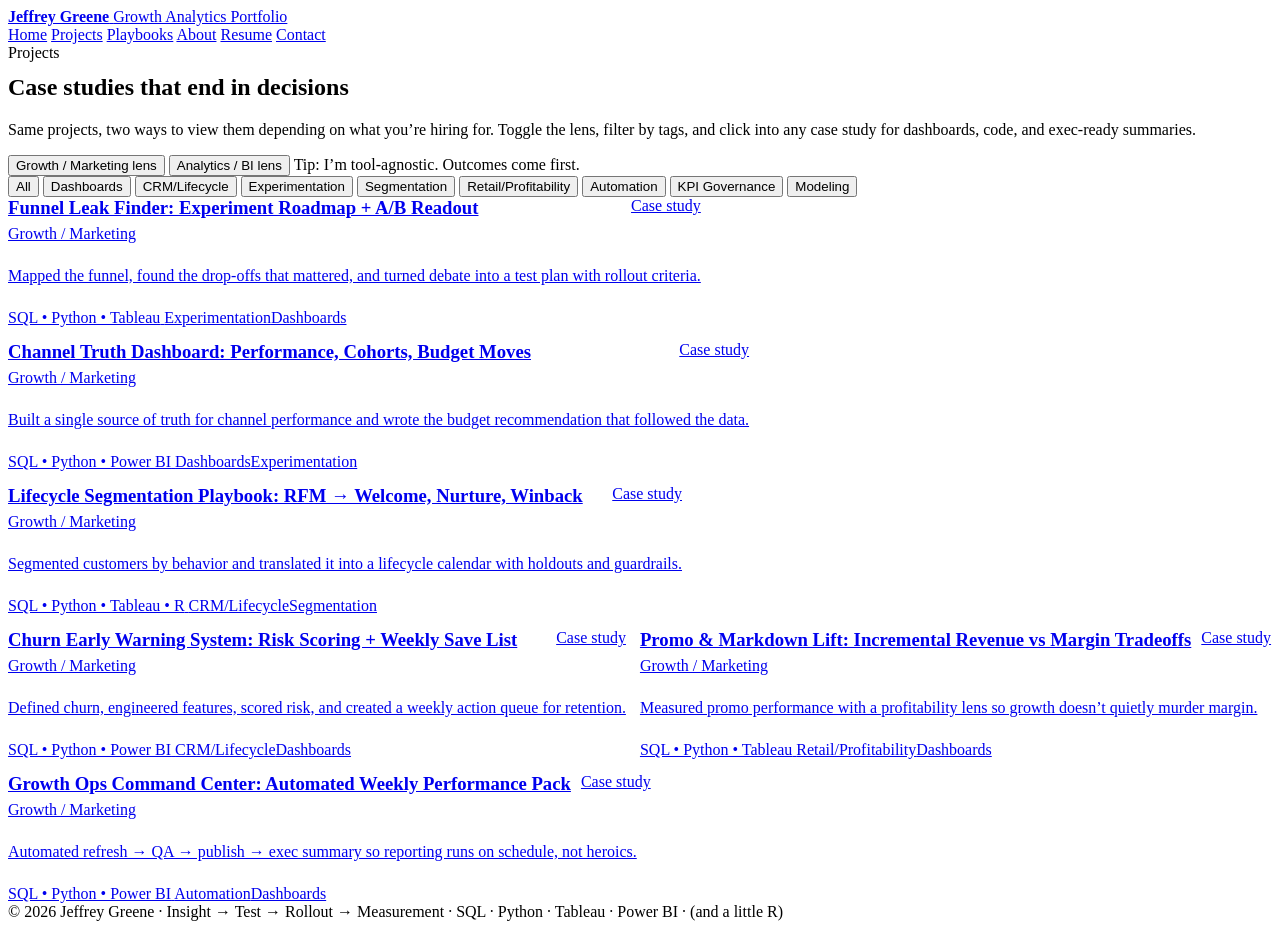
==== projects.html @ 8f245964 "Initial commit: portfolio site" ====
<!doctype html>
<html lang="en">
<head>
  <meta charset="utf-8" />
  <meta name="viewport" content="width=device-width, initial-scale=1" />
  <title>Projects | Jeffrey Greene | Growth Analytics Portfolio</title>
  <meta name="description" content="Jeffrey Greene | Growth Analytics Portfolio — dashboards, experiments, and lifecycle strategy that drive measurable lift."/>
  <link rel="stylesheet" href="assets/styles.css" />
</head>
<body>
  <header class="nav">
    <div class="container nav-inner">
      <a class="brand" href="index.html" aria-label="Home">
        <strong>Jeffrey Greene</strong>
        <span>Growth Analytics Portfolio</span>
      </a>
      <nav class="navlinks" aria-label="Primary">
        <a href="index.html">Home</a>
        <a href="projects.html">Projects</a>
        <a href="playbooks.html">Playbooks</a>
        <a href="about.html">About</a>
        <a href="resume.html">Resume</a>
        <a href="contact.html">Contact</a>
      </nav>
    </div>
  </header>
  <main class="container">
    
<section class="section">
  <div class="badge"><span class="dot"></span><span>Projects</span></div>
  <h1 style="margin-top:12px;">Case studies that end in decisions</h1>
  <p class="subhead">Same projects, two ways to view them depending on what you’re hiring for. Toggle the lens, filter by tags, and click into any case study for dashboards, code, and exec-ready summaries.</p>

  <div class="toggle" data-lens>
    <button class="active" data-set-lens="growth" type="button">Growth / Marketing lens</button>
    <button data-set-lens="analytics" type="button">Analytics / BI lens</button>
    <span class="small">Tip: I’m tool-agnostic. Outcomes come first.</span>
  </div>

  <div class="filters" data-filters>
    <button class="active" data-filter="all" type="button">All</button>
    <button data-filter="Dashboards" type="button">Dashboards</button>
    <button data-filter="CRM/Lifecycle" type="button">CRM/Lifecycle</button>
    <button data-filter="Experimentation" type="button">Experimentation</button>
    <button data-filter="Segmentation" type="button">Segmentation</button>
    <button data-filter="Retail/Profitability" type="button">Retail/Profitability</button>
    <button data-filter="Automation" type="button">Automation</button>
    <button data-filter="KPI Governance" type="button">KPI Governance</button>
    <button data-filter="Modeling" type="button">Modeling</button>
  </div>

  <div class="hr"></div>

  <div class="grid cols-2" style="display:flex; flex-wrap:wrap; gap:14px;">
    
    <a class="card" data-project style="display:flex; flex-direction:column; gap:8px;"
      href="case-studies/funnel-leak-finder.html"
      data-tags="Experimentation, Dashboards"
      data-primary-growth="Growth / Marketing"
      data-primary-analytics="Analytics / BI"
      data-lens-order-growth="1"
      data-lens-order-analytics="3">
      <div style="display:flex; align-items:flex-start; justify-content:space-between; gap:10px;">
        <div>
          <h3 style="margin:0 0 6px;">Funnel Leak Finder: Experiment Roadmap + A/B Readout</h3>
          <div class="small" data-tag-primary>Growth / Marketing</div>
        </div>
        <span class="pill good">Case study</span>
      </div>
      <p>Mapped the funnel, found the drop-offs that mattered, and turned debate into a test plan with rollout criteria.</p>
      <div class="meta">
        <span class="pill">SQL • Python • Tableau</span>
        <span class="pill">Experimentation</span><span class="pill">Dashboards</span>
      </div>
    </a>
    
    <a class="card" data-project style="display:flex; flex-direction:column; gap:8px;"
      href="case-studies/channel-truth-dashboard.html"
      data-tags="Dashboards, Experimentation, KPI Governance"
      data-primary-growth="Growth / Marketing"
      data-primary-analytics="Analytics / BI"
      data-lens-order-growth="0"
      data-lens-order-analytics="1">
      <div style="display:flex; align-items:flex-start; justify-content:space-between; gap:10px;">
        <div>
          <h3 style="margin:0 0 6px;">Channel Truth Dashboard: Performance, Cohorts, Budget Moves</h3>
          <div class="small" data-tag-primary>Growth / Marketing</div>
        </div>
        <span class="pill good">Case study</span>
      </div>
      <p>Built a single source of truth for channel performance and wrote the budget recommendation that followed the data.</p>
      <div class="meta">
        <span class="pill">SQL • Python • Power BI</span>
        <span class="pill">Dashboards</span><span class="pill">Experimentation</span>
      </div>
    </a>
    
    <a class="card" data-project style="display:flex; flex-direction:column; gap:8px;"
      href="case-studies/lifecycle-segmentation.html"
      data-tags="CRM/Lifecycle, Segmentation"
      data-primary-growth="Growth / Marketing"
      data-primary-analytics="Analytics / BI"
      data-lens-order-growth="2"
      data-lens-order-analytics="4">
      <div style="display:flex; align-items:flex-start; justify-content:space-between; gap:10px;">
        <div>
          <h3 style="margin:0 0 6px;">Lifecycle Segmentation Playbook: RFM → Welcome, Nurture, Winback</h3>
          <div class="small" data-tag-primary>Growth / Marketing</div>
        </div>
        <span class="pill good">Case study</span>
      </div>
      <p>Segmented customers by behavior and translated it into a lifecycle calendar with holdouts and guardrails.</p>
      <div class="meta">
        <span class="pill">SQL • Python • Tableau • R</span>
        <span class="pill">CRM/Lifecycle</span><span class="pill">Segmentation</span>
      </div>
    </a>
    
    <a class="card" data-project style="display:flex; flex-direction:column; gap:8px;"
      href="case-studies/churn-early-warning.html"
      data-tags="CRM/Lifecycle, Dashboards, Modeling"
      data-primary-growth="Growth / Marketing"
      data-primary-analytics="Analytics / BI"
      data-lens-order-growth="1"
      data-lens-order-analytics="0">
      <div style="display:flex; align-items:flex-start; justify-content:space-between; gap:10px;">
        <div>
          <h3 style="margin:0 0 6px;">Churn Early Warning System: Risk Scoring + Weekly Save List</h3>
          <div class="small" data-tag-primary>Growth / Marketing</div>
        </div>
        <span class="pill good">Case study</span>
      </div>
      <p>Defined churn, engineered features, scored risk, and created a weekly action queue for retention.</p>
      <div class="meta">
        <span class="pill">SQL • Python • Power BI</span>
        <span class="pill">CRM/Lifecycle</span><span class="pill">Dashboards</span>
      </div>
    </a>
    
    <a class="card" data-project style="display:flex; flex-direction:column; gap:8px;"
      href="case-studies/promo-lift.html"
      data-tags="Retail/Profitability, Dashboards"
      data-primary-growth="Growth / Marketing"
      data-primary-analytics="Analytics / BI"
      data-lens-order-growth="3"
      data-lens-order-analytics="2">
      <div style="display:flex; align-items:flex-start; justify-content:space-between; gap:10px;">
        <div>
          <h3 style="margin:0 0 6px;">Promo & Markdown Lift: Incremental Revenue vs Margin Tradeoffs</h3>
          <div class="small" data-tag-primary>Growth / Marketing</div>
        </div>
        <span class="pill good">Case study</span>
      </div>
      <p>Measured promo performance with a profitability lens so growth doesn’t quietly murder margin.</p>
      <div class="meta">
        <span class="pill">SQL • Python • Tableau</span>
        <span class="pill">Retail/Profitability</span><span class="pill">Dashboards</span>
      </div>
    </a>
    
    <a class="card" data-project style="display:flex; flex-direction:column; gap:8px;"
      href="case-studies/growth-ops-command-center.html"
      data-tags="Automation, Dashboards"
      data-primary-growth="Growth / Marketing"
      data-primary-analytics="Analytics / BI"
      data-lens-order-growth="4"
      data-lens-order-analytics="5">
      <div style="display:flex; align-items:flex-start; justify-content:space-between; gap:10px;">
        <div>
          <h3 style="margin:0 0 6px;">Growth Ops Command Center: Automated Weekly Performance Pack</h3>
          <div class="small" data-tag-primary>Growth / Marketing</div>
        </div>
        <span class="pill good">Case study</span>
      </div>
      <p>Automated refresh → QA → publish → exec summary so reporting runs on schedule, not heroics.</p>
      <div class="meta">
        <span class="pill">SQL • Python • Power BI</span>
        <span class="pill">Automation</span><span class="pill">Dashboards</span>
      </div>
    </a>
    
  </div>
</section>

  </main>
  <footer class="container footer">
    © 2026 Jeffrey Greene · Insight → Test → Rollout → Measurement · SQL · Python · Tableau · Power BI · (and a little R)
  </footer>
  <script src="assets/main.js"></script>
</body>
</html>
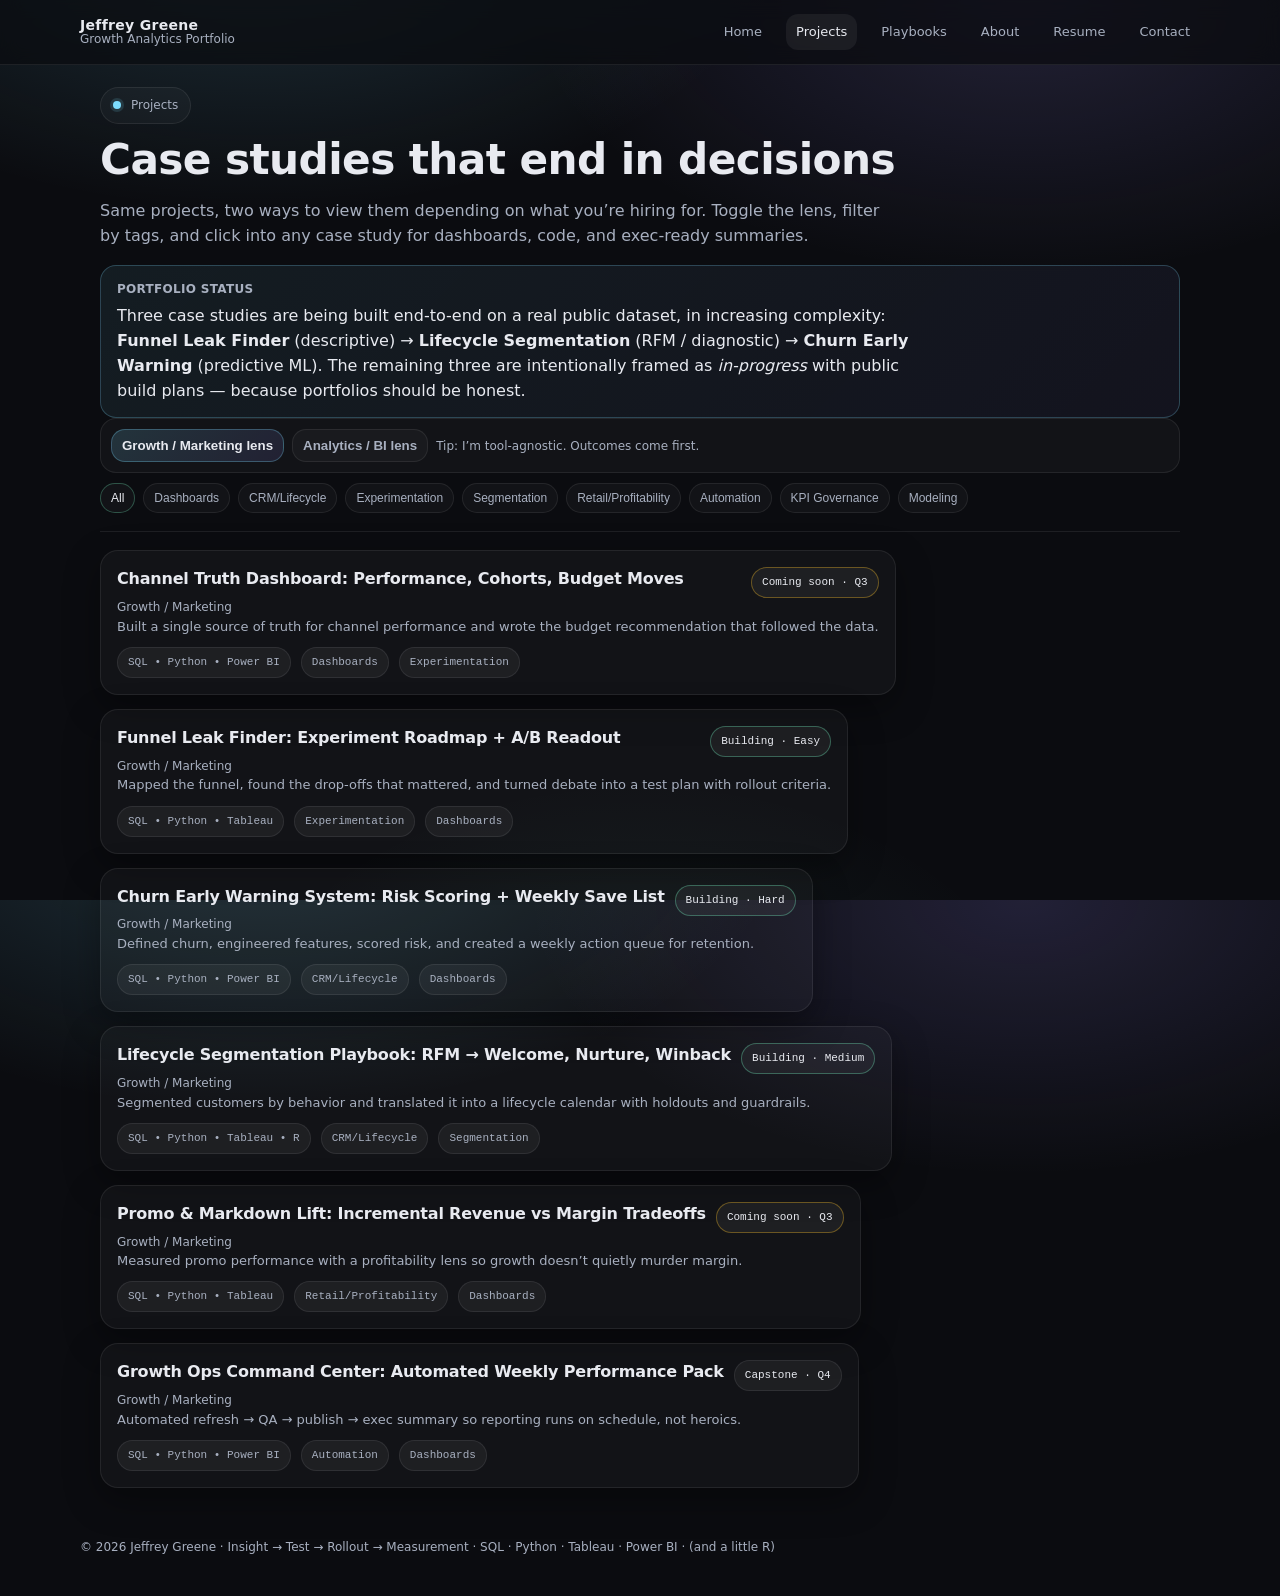
==== commit bf1c487f: "Honest 'in progress' state for deferred case studies + BUILD_PLAN.md - Add styled Coming Soon pages " ====
--- a/projects.html
+++ b/projects.html
@@ -31,6 +31,16 @@
   <h1 style="margin-top:12px;">Case studies that end in decisions</h1>
   <p class="subhead">Same projects, two ways to view them depending on what you’re hiring for. Toggle the lens, filter by tags, and click into any case study for dashboards, code, and exec-ready summaries.</p>
 
+  <div class="callout" style="margin-top:14px;">
+    <div class="small" style="letter-spacing:.3px; text-transform:uppercase;"><strong>Portfolio status</strong></div>
+    <div class="subhead" style="margin:6px 0 0; color:var(--text);">
+      Three case studies are being built end-to-end on a real public dataset, in increasing complexity:
+      <strong>Funnel Leak Finder</strong> (descriptive) → <strong>Lifecycle Segmentation</strong> (RFM / diagnostic) →
+      <strong>Churn Early Warning</strong> (predictive ML). The remaining three are intentionally framed as
+      <em>in-progress</em> with public build plans — because portfolios should be honest.
+    </div>
+  </div>
+
   <div class="toggle" data-lens>
     <button class="active" data-set-lens="growth" type="button">Growth / Marketing lens</button>
     <button data-set-lens="analytics" type="button">Analytics / BI lens</button>
@@ -65,7 +75,7 @@
           <h3 style="margin:0 0 6px;">Funnel Leak Finder: Experiment Roadmap + A/B Readout</h3>
           <div class="small" data-tag-primary>Growth / Marketing</div>
         </div>
-        <span class="pill good">Case study</span>
+        <span class="pill good">Building · Easy</span>
       </div>
       <p>Mapped the funnel, found the drop-offs that mattered, and turned debate into a test plan with rollout criteria.</p>
       <div class="meta">
@@ -86,7 +96,7 @@
           <h3 style="margin:0 0 6px;">Channel Truth Dashboard: Performance, Cohorts, Budget Moves</h3>
           <div class="small" data-tag-primary>Growth / Marketing</div>
         </div>
-        <span class="pill good">Case study</span>
+        <span class="pill warn">Coming soon · Q3</span>
       </div>
       <p>Built a single source of truth for channel performance and wrote the budget recommendation that followed the data.</p>
       <div class="meta">
@@ -107,7 +117,7 @@
           <h3 style="margin:0 0 6px;">Lifecycle Segmentation Playbook: RFM → Welcome, Nurture, Winback</h3>
           <div class="small" data-tag-primary>Growth / Marketing</div>
         </div>
-        <span class="pill good">Case study</span>
+        <span class="pill good">Building · Medium</span>
       </div>
       <p>Segmented customers by behavior and translated it into a lifecycle calendar with holdouts and guardrails.</p>
       <div class="meta">
@@ -128,7 +138,7 @@
           <h3 style="margin:0 0 6px;">Churn Early Warning System: Risk Scoring + Weekly Save List</h3>
           <div class="small" data-tag-primary>Growth / Marketing</div>
         </div>
-        <span class="pill good">Case study</span>
+        <span class="pill good">Building · Hard</span>
       </div>
       <p>Defined churn, engineered features, scored risk, and created a weekly action queue for retention.</p>
       <div class="meta">
@@ -149,7 +159,7 @@
           <h3 style="margin:0 0 6px;">Promo & Markdown Lift: Incremental Revenue vs Margin Tradeoffs</h3>
           <div class="small" data-tag-primary>Growth / Marketing</div>
         </div>
-        <span class="pill good">Case study</span>
+        <span class="pill warn">Coming soon · Q3</span>
       </div>
       <p>Measured promo performance with a profitability lens so growth doesn’t quietly murder margin.</p>
       <div class="meta">
@@ -170,7 +180,7 @@
           <h3 style="margin:0 0 6px;">Growth Ops Command Center: Automated Weekly Performance Pack</h3>
           <div class="small" data-tag-primary>Growth / Marketing</div>
         </div>
-        <span class="pill good">Case study</span>
+        <span class="pill">Capstone · Q4</span>
       </div>
       <p>Automated refresh → QA → publish → exec summary so reporting runs on schedule, not heroics.</p>
       <div class="meta">
--- a/assets/styles.css
+++ b/assets/styles.css
@@ -0,0 +1,295 @@
+:root{
+  --bg:#0b0c10;
+  --panel:#111319;
+  --text:#e8eaf0;
+  --muted:#a8b0c0;
+  --line:rgba(255,255,255,.08);
+  --accent:#7cdeff;
+  --accent2:#9b8cff;
+  --ok:#6ee7b7;
+  --warn:#fbbf24;
+  --bad:#fb7185;
+  --shadow: 0 12px 35px rgba(0,0,0,.35);
+  --radius: 18px;
+  --radius2: 28px;
+  --max: 1120px;
+  --mono: ui-monospace, SFMono-Regular, Menlo, Monaco, Consolas, "Liberation Mono", "Courier New", monospace;
+  --sans: ui-sans-serif, system-ui, -apple-system, Segoe UI, Roboto, Helvetica, Arial, "Apple Color Emoji","Segoe UI Emoji";
+}
+*{box-sizing:border-box}
+html,body{height:100%}
+body{
+  margin:0;
+  font-family:var(--sans);
+  color:var(--text);
+  background:
+    radial-gradient(900px 500px at 20% -10%, rgba(124,222,255,.18), transparent 60%),
+    radial-gradient(900px 500px at 80% 0%, rgba(155,140,255,.16), transparent 55%),
+    radial-gradient(700px 500px at 50% 120%, rgba(110,231,183,.08), transparent 60%),
+    var(--bg);
+  line-height:1.55;
+}
+a{color:inherit; text-decoration:none}
+a:hover{color:var(--accent)}
+.container{max-width:var(--max); margin:0 auto; padding:0 20px}
+.nav{
+  position:sticky; top:0; z-index:50;
+  background:rgba(11,12,16,.72);
+  backdrop-filter: blur(10px);
+  border-bottom:1px solid var(--line);
+}
+.nav-inner{display:flex; align-items:center; justify-content:space-between; gap:18px; padding:14px 0}
+.brand{display:flex; flex-direction:column; line-height:1.1}
+.brand strong{font-size:14px; letter-spacing:.3px}
+.brand span{font-size:12px; color:var(--muted)}
+.navlinks{display:flex; gap:14px; flex-wrap:wrap; justify-content:flex-end}
+.navlinks a{
+  font-size:13px; color:var(--muted);
+  padding:8px 10px; border-radius:12px;
+}
+.navlinks a.active, .navlinks a:hover{
+  color:var(--text);
+  background:rgba(255,255,255,.06);
+}
+.hero{padding:44px 0 22px}
+.badge{
+  display:inline-flex; align-items:center; gap:10px;
+  padding:8px 12px; border-radius:999px;
+  border:1px solid var(--line);
+  background:rgba(255,255,255,.03);
+  color:var(--muted);
+  font-size:12px;
+}
+.badge .dot{width:8px; height:8px; border-radius:99px; background:var(--accent); box-shadow:0 0 0 3px rgba(124,222,255,.14)}
+h1{
+  margin:16px 0 10px;
+  font-size: clamp(28px, 3.3vw, 44px);
+  line-height:1.12;
+  letter-spacing:-.6px;
+}
+.subhead{
+  max-width:78ch;
+  font-size:16px;
+  color:var(--muted);
+}
+.cta-row{display:flex; gap:12px; flex-wrap:wrap; margin-top:18px}
+.btn{
+  display:inline-flex; align-items:center; justify-content:center; gap:10px;
+  padding:10px 14px;
+  border-radius:14px;
+  border:1px solid var(--line);
+  background:rgba(255,255,255,.04);
+  color:var(--text);
+  font-weight:600;
+  font-size:13px;
+  box-shadow: 0 1px 0 rgba(255,255,255,.05) inset;
+}
+.btn.primary{
+  background:linear-gradient(135deg, rgba(124,222,255,.18), rgba(155,140,255,.14));
+  border-color: rgba(124,222,255,.28);
+}
+.btn:hover{transform: translateY(-1px); transition: .15s ease}
+.kicker{margin-top:10px; font-size:12px; color:var(--muted)}
+.section{padding:22px 0}
+.hr{height:1px; background:var(--line); margin:18px 0}
+.grid{display:grid; gap:14px}
+.grid.cols-3{grid-template-columns:repeat(3, minmax(0,1fr))}
+.grid.cols-2{grid-template-columns:repeat(2, minmax(0,1fr))}
+@media (max-width: 920px){
+  .grid.cols-3{grid-template-columns:1fr}
+  .grid.cols-2{grid-template-columns:1fr}
+}
+.card{
+  border:1px solid var(--line);
+  background:rgba(255,255,255,.03);
+  border-radius:var(--radius);
+  padding:16px;
+  box-shadow: var(--shadow);
+}
+.card h3{margin:0 0 6px; font-size:16px; letter-spacing:-.2px}
+.card p{margin:0; color:var(--muted); font-size:13px}
+.meta{
+  margin-top:10px;
+  display:flex; gap:10px; flex-wrap:wrap;
+  font-size:12px; color:var(--muted);
+}
+.pill{
+  padding:6px 10px;
+  border-radius:999px;
+  background:rgba(255,255,255,.05);
+  border:1px solid var(--line);
+  font-family:var(--mono);
+  font-size:11px;
+}
+.pill.good{border-color: rgba(110,231,183,.35)}
+.pill.warn{border-color: rgba(251,191,36,.35)}
+.pill.bad{border-color: rgba(251,113,133,.35)}
+.panel{
+  border:1px solid var(--line);
+  border-radius:var(--radius2);
+  background:rgba(255,255,255,.02);
+  padding:18px;
+}
+.small{font-size:12px; color:var(--muted)}
+.h2{
+  margin:0 0 10px;
+  font-size:20px;
+  letter-spacing:-.3px;
+}
+.h3{
+  margin:0 0 8px;
+  font-size:16px;
+}
+.two-col{display:grid; grid-template-columns: 1.2fr .8fr; gap:14px}
+@media (max-width: 920px){ .two-col{grid-template-columns:1fr} }
+.list{
+  margin:0; padding:0 0 0 18px; color:var(--muted)
+}
+.list li{margin:6px 0}
+.callout{
+  padding:14px 16px;
+  border-radius:16px;
+  border:1px solid rgba(124,222,255,.24);
+  background:linear-gradient(135deg, rgba(124,222,255,.08), rgba(155,140,255,.06));
+}
+.toggle{
+  display:flex; gap:8px; align-items:center; flex-wrap:wrap;
+  padding:10px; border:1px solid var(--line);
+  background:rgba(255,255,255,.03);
+  border-radius:16px;
+}
+.toggle button{
+  border:1px solid var(--line);
+  background:rgba(255,255,255,.03);
+  color:var(--muted);
+  padding:8px 10px;
+  border-radius:14px;
+  font-weight:600;
+  cursor:pointer;
+}
+.toggle button.active{
+  color:var(--text);
+  border-color: rgba(124,222,255,.28);
+  background:linear-gradient(135deg, rgba(124,222,255,.16), rgba(155,140,255,.12));
+}
+.filters{display:flex; gap:8px; flex-wrap:wrap; margin-top:10px}
+.filters button{
+  border:1px solid var(--line);
+  background:rgba(255,255,255,.03);
+  color:var(--muted);
+  padding:7px 10px;
+  border-radius:999px;
+  font-size:12px;
+  cursor:pointer;
+}
+.filters button.active{color:var(--text); border-color: rgba(110,231,183,.30)}
+.footer{padding:28px 0 40px; color:var(--muted); font-size:12px}
+.code{
+  font-family:var(--mono);
+  font-size:12px;
+  padding:12px 14px;
+  border-radius:16px;
+  background:rgba(0,0,0,.25);
+  border:1px solid var(--line);
+  overflow:auto;
+}
+.kpis{
+  display:grid; gap:10px; grid-template-columns:repeat(3, minmax(0,1fr));
+}
+@media (max-width: 920px){ .kpis{grid-template-columns:1fr} }
+.kpi{
+  border:1px solid var(--line);
+  border-radius:16px;
+  padding:12px 14px;
+  background:rgba(255,255,255,.03);
+}
+.kpi .label{font-size:11px; color:var(--muted)}
+.kpi .value{font-size:16px; font-weight:700; margin-top:4px}
+.breadcrumb{font-size:12px; color:var(--muted); margin-top:6px}
+.breadcrumb a{color:var(--muted)}
+.breadcrumb a:hover{color:var(--accent)}
+/* === Coming Soon / In Progress states === */
+.status-banner{
+  display:inline-flex; align-items:center; gap:10px;
+  padding:8px 14px; border-radius:999px;
+  font-size:12px; font-weight:600; letter-spacing:.3px;
+  text-transform:uppercase;
+  margin-bottom:14px;
+}
+.status-banner.in-progress{
+  background:linear-gradient(135deg, rgba(251,191,36,.18), rgba(251,113,133,.10));
+  border:1px solid rgba(251,191,36,.40);
+  color:#fde68a;
+}
+.status-banner.live{
+  background:linear-gradient(135deg, rgba(110,231,183,.18), rgba(124,222,255,.10));
+  border:1px solid rgba(110,231,183,.40);
+  color:#a7f3d0;
+}
+.status-banner.planned{
+  background:rgba(255,255,255,.04);
+  border:1px solid var(--line);
+  color:var(--muted);
+}
+.status-banner .pulse{
+  width:8px; height:8px; border-radius:99px;
+  background:var(--warn);
+  box-shadow:0 0 0 0 rgba(251,191,36,.6);
+  animation:pulse 2s infinite;
+}
+@keyframes pulse{
+  0%{box-shadow:0 0 0 0 rgba(251,191,36,.55)}
+  70%{box-shadow:0 0 0 10px rgba(251,191,36,0)}
+  100%{box-shadow:0 0 0 0 rgba(251,191,36,0)}
+}
+.coming-soon-hero{
+  text-align:center;
+  padding:48px 24px;
+  border:1px dashed rgba(124,222,255,.30);
+  border-radius:var(--radius2);
+  background:
+    radial-gradient(500px 200px at 50% 0%, rgba(124,222,255,.10), transparent 60%),
+    rgba(255,255,255,.02);
+  margin:18px 0;
+}
+.coming-soon-hero .big{
+  font-size:clamp(22px, 2.4vw, 32px);
+  letter-spacing:-.4px;
+  margin:8px 0 6px;
+}
+.progress-bar{
+  position:relative;
+  height:8px;
+  background:rgba(255,255,255,.05);
+  border-radius:99px;
+  overflow:hidden;
+  margin:14px 0 6px;
+}
+.progress-bar > span{
+  display:block; height:100%;
+  background:linear-gradient(90deg, var(--accent), var(--accent2));
+  border-radius:99px;
+}
+.timeline{
+  display:grid; gap:10px; margin-top:14px;
+}
+.timeline .step{
+  display:flex; gap:12px; align-items:flex-start;
+  padding:12px 14px;
+  border:1px solid var(--line);
+  border-radius:14px;
+  background:rgba(255,255,255,.02);
+}
+.timeline .step .dot-num{
+  flex:none;
+  width:26px; height:26px; border-radius:99px;
+  display:flex; align-items:center; justify-content:center;
+  font-size:12px; font-weight:700;
+  background:rgba(255,255,255,.05);
+  border:1px solid var(--line);
+  color:var(--muted);
+}
+.timeline .step.done .dot-num{background:linear-gradient(135deg, rgba(110,231,183,.35), rgba(124,222,255,.20)); color:#fff; border-color:rgba(110,231,183,.45)}
+.timeline .step.now .dot-num{background:linear-gradient(135deg, rgba(251,191,36,.35), rgba(251,113,133,.20)); color:#fff; border-color:rgba(251,191,36,.45)}
+.timeline .step .what{font-weight:600; font-size:14px}
+.timeline .step .when{font-size:12px; color:var(--muted); margin-top:2px}
